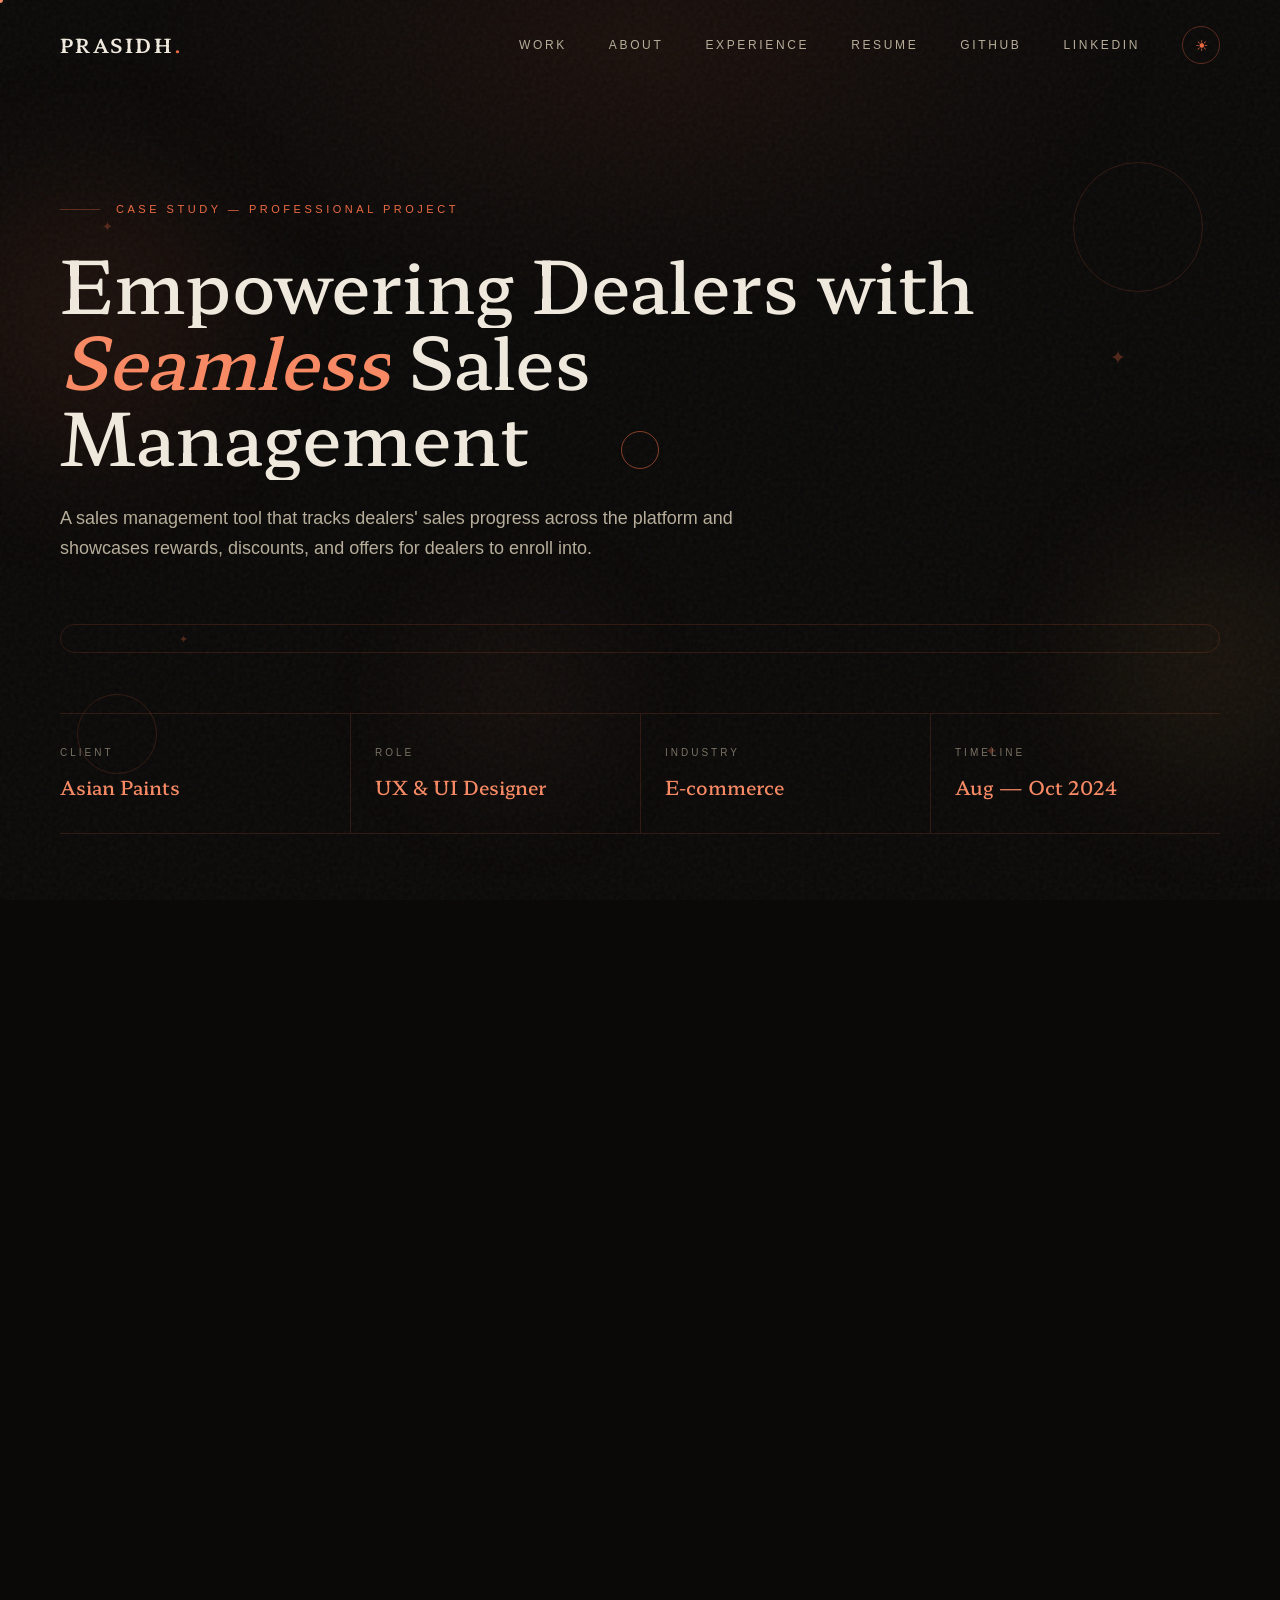
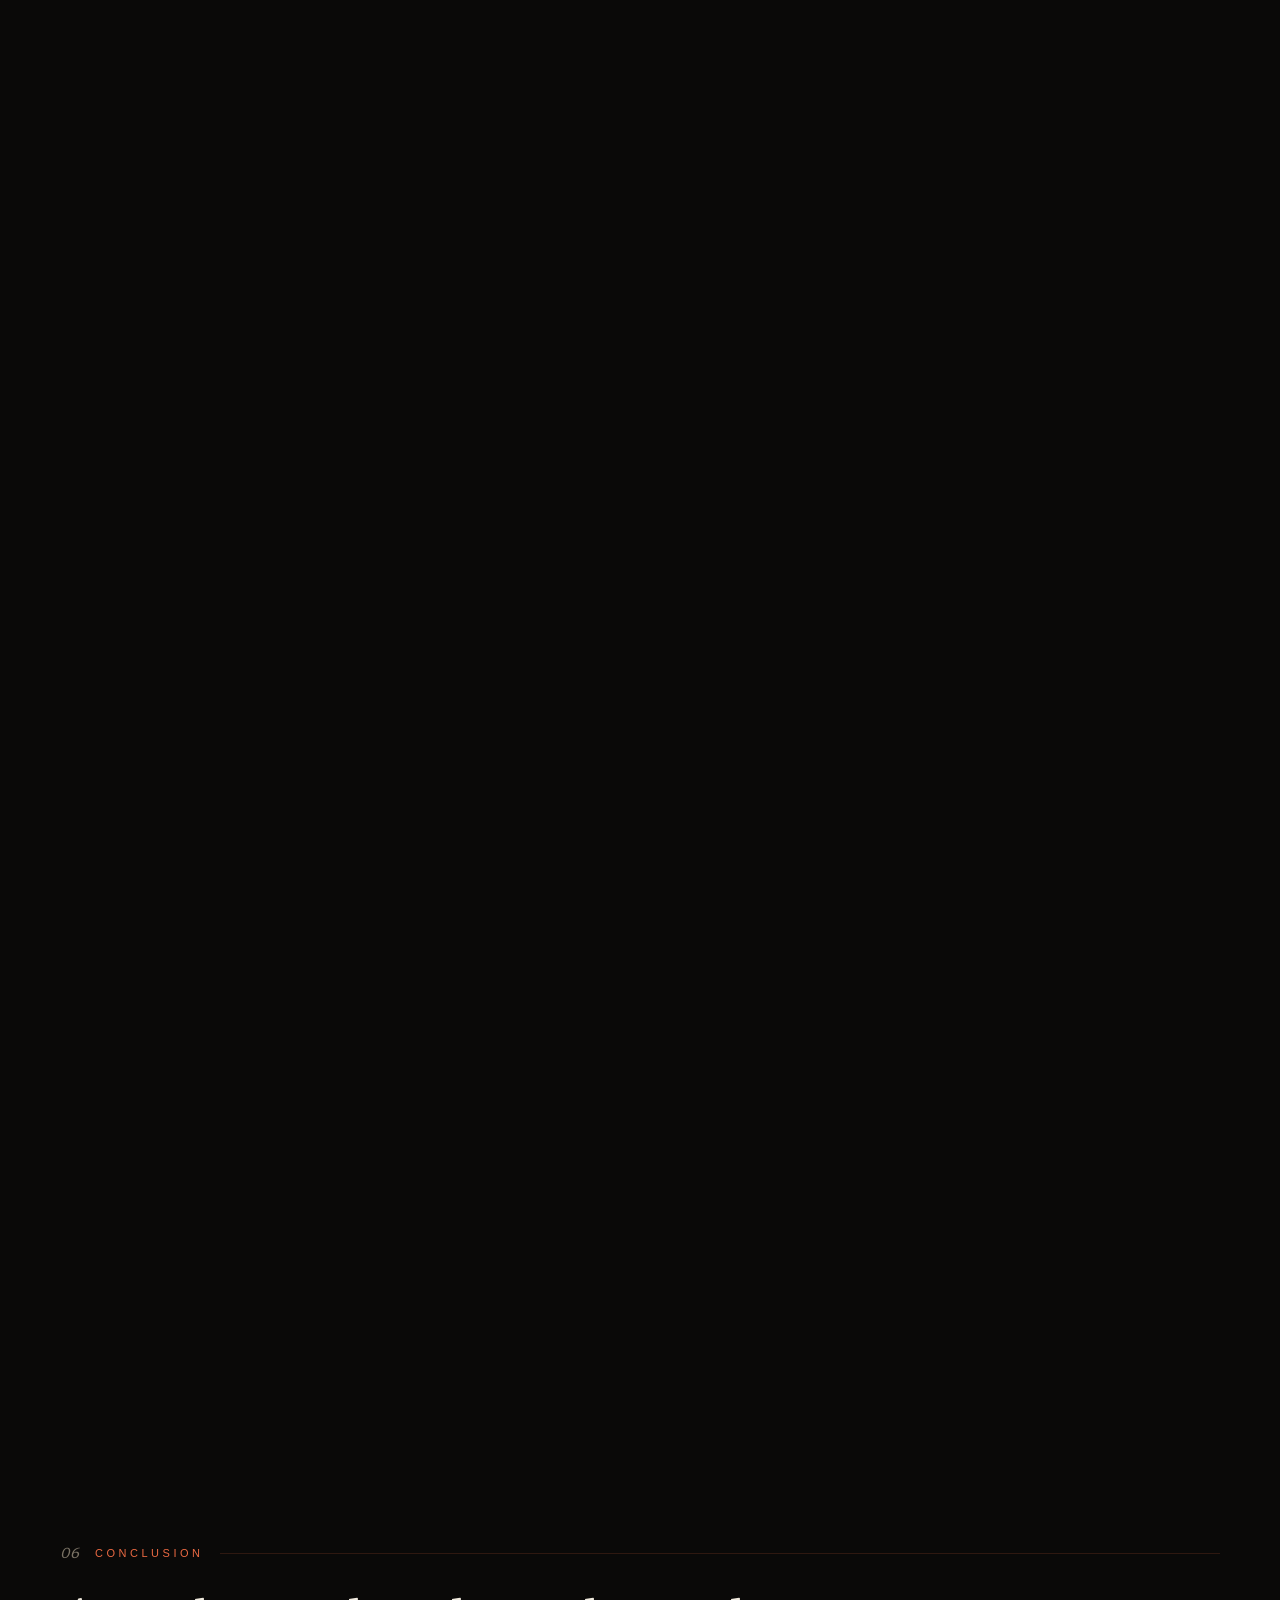
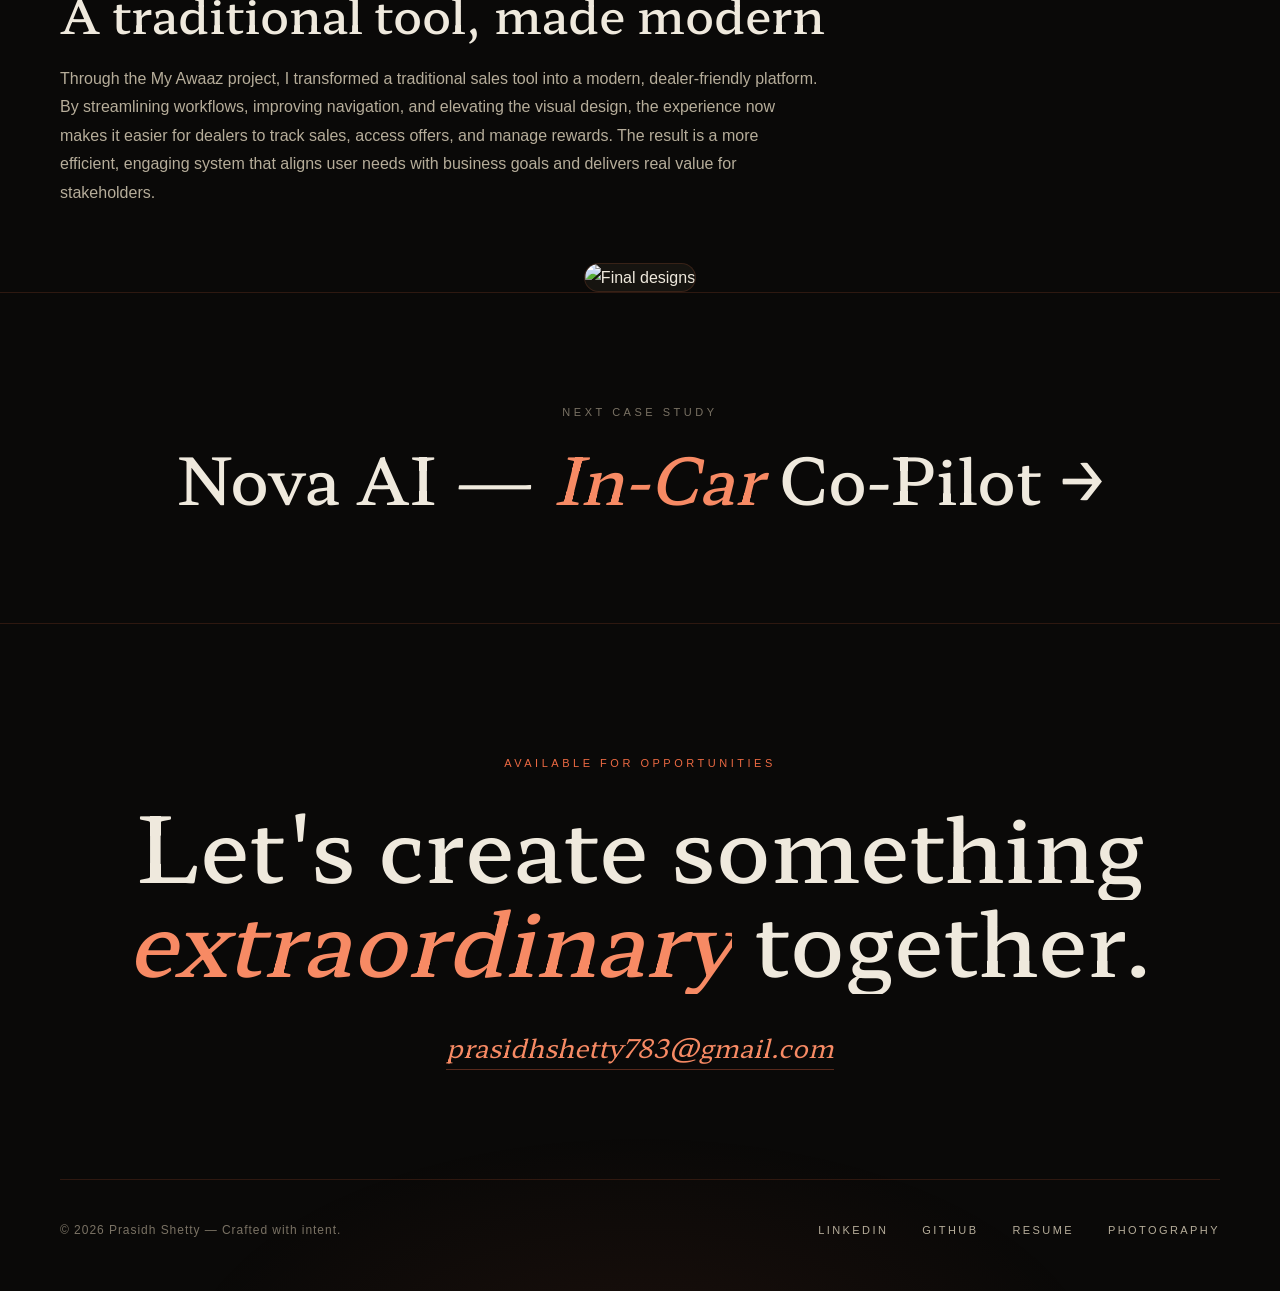
==== dealer-sales.html @ 74303aab "Update portfolio website" ====
<!DOCTYPE html>
<html lang="en">
<head>
  <meta charset="UTF-8" />
  <meta name="viewport" content="width=device-width, initial-scale=1.0" />
  <title>Empowering Dealers with Seamless Sales Management — Prasidh Shetty</title>
  <meta name="description" content="Case study: My Awaaz — a dealer sales management platform for Asian Paints." />
  <link rel="preconnect" href="https://fonts.googleapis.com" />
  <link rel="preconnect" href="https://fonts.gstatic.com" crossorigin />
  <link rel="preconnect" href="https://api.fontshare.com" crossorigin />
  <link href="https://fonts.googleapis.com/css2?family=Hahmlet:wght@400;500;600;700&display=swap" rel="stylesheet" />
  <link href="https://api.fontshare.com/v2/css?f[]=satoshi@400,500,700&display=swap" rel="stylesheet" />
  <script>if(localStorage.getItem("theme")==="light")document.documentElement.setAttribute("data-theme","light")</script>
  <link rel="stylesheet" href="styles.css" />
</head>
<body>

  <header class="nav">
    <div class="container nav-inner">
      <a href="index.html" class="nav-logo">PRASIDH<span>.</span></a>
      <nav class="nav-links">
        <a href="work.html">Work</a>
        <a href="index.html#about">About</a>
        <a href="index.html#experience">Experience</a>
        <a href="Prasidh-Shetty-Resume.pdf" target="_blank" rel="noopener">Resume</a>
        <a href="https://github.com/prasidhshetty783-prog" target="_blank" rel="noopener">GitHub</a>
        <a href="https://www.linkedin.com/in/prasidh-shetty-b4a69518b/" target="_blank" rel="noopener">LinkedIn</a>
        <button class="theme-toggle" aria-label="Toggle light/dark theme" title="Toggle theme"></button>
      </nav>
      <button class="nav-burger" aria-label="Menu"><span></span><span></span><span></span></button>
    </div>
  </header>

  <section class="cs-hero">
    <div class="container">
      <p class="eyebrow reveal">Case Study — Professional Project</p>
      <h1 class="reveal d1">Empowering Dealers with <span class="italic">Seamless</span> Sales Management</h1>
      <p class="lede reveal d2">A sales management tool that tracks dealers' sales progress across the platform and showcases rewards, discounts, and offers for dealers to enroll into.</p>

      <div class="cs-cover reveal d2">
        <img src="https://framerusercontent.com/images/6BotCZbBO2A3JtjzEq1ToHgmNA.png?scale-down-to=2048" alt="My Awaaz platform overview" />
      </div>

      <dl class="cs-meta reveal">
        <div><dt>Client</dt><dd>Asian Paints</dd></div>
        <div><dt>Role</dt><dd>UX & UI Designer</dd></div>
        <div><dt>Industry</dt><dd>E-commerce</dd></div>
        <div><dt>Timeline</dt><dd>Aug — Oct 2024</dd></div>
      </dl>
    </div>
  </section>

  <section class="cs-section">
    <div class="container">
      <p class="cs-label reveal"><span class="n">01</span> Problem Statement</p>
      <h2 class="reveal">Challenges that shaped every decision</h2>
      <p class="body reveal d1">Designing <em>My Awaaz</em> came with unique challenges that shaped every design decision:</p>

      <div class="pillar-grid reveal d1">
        <div class="pillar">
          <span class="pn">i.</span>
          <h4>Data Clarity</h4>
          <p>Presenting complex sales metrics and rewards without overwhelming users required careful information design.</p>
        </div>
        <div class="pillar">
          <span class="pn">ii.</span>
          <h4>Transparency</h4>
          <p>Many users struggled to understand how offers and rewards worked, so clarity and trust became top priorities.</p>
        </div>
        <div class="pillar">
          <span class="pn">iii.</span>
          <h4>Motivation & Engagement</h4>
          <p>Turning raw sales data into something that actually inspired dealers to perform better was a key hurdle.</p>
        </div>
        <div class="pillar">
          <span class="pn">iv.</span>
          <h4>Varying Digital Literacy</h4>
          <p>Dealers had different comfort levels with technology, demanding a simple and intuitive interface.</p>
        </div>
      </div>
    </div>
  </section>

  <section class="cs-section">
    <div class="container">
      <p class="cs-label reveal"><span class="n">02</span> Information Architecture</p>
      <h2 class="reveal">Structuring the portal from the ground up</h2>
      <p class="body reveal d1">Created a high-level information architecture of the portal.</p>
      <figure class="cs-figure reveal d1">
        <img src="https://framerusercontent.com/images/IQAzE0O0ZkcQWbxP9QN1fmqHVQI.png?scale-down-to=2048" alt="Information architecture" loading="lazy" />
        <figcaption>High-level information architecture</figcaption>
      </figure>
    </div>
  </section>

  <section class="cs-section">
    <div class="container">
      <p class="cs-label reveal"><span class="n">03</span> Wireframes</p>
      <h2 class="reveal">Outlining the essential functionality</h2>
      <p class="body reveal d1">Created the wireframes to outline the essential functionality of the app.</p>
      <figure class="cs-figure reveal d1">
        <img src="https://framerusercontent.com/images/nJTirRkweYpCFBtNo2qHlJkwhA.jpg?scale-down-to=2048" alt="Wireframes" loading="lazy" />
        <figcaption>Low-fidelity wireframes</figcaption>
      </figure>
    </div>
  </section>

  <section class="cs-section">
    <div class="container">
      <p class="cs-label reveal"><span class="n">04</span> Design System</p>
      <h2 class="reveal">Consistency across the whole platform</h2>
      <p class="body reveal d1">Set up the design system to maintain consistency across the entire platform.</p>
      <figure class="cs-figure reveal d1">
        <img src="https://framerusercontent.com/images/eKBtS0qs0eZzfKV8MiZJTp5MoBE.png?scale-down-to=2048" alt="Design system" loading="lazy" />
        <figcaption>Foundations — color, type, components</figcaption>
      </figure>
    </div>
  </section>

  <section class="cs-section">
    <div class="container">
      <p class="cs-label reveal"><span class="n">05</span> Enhancements That Truly Matter</p>
      <h2 class="reveal">Design decisions that enhance productivity</h2>

      <div class="feature-grid reveal d1">
        <div class="feature-card">
          <img src="https://framerusercontent.com/images/dD1qia1bX6vAslLmeV6xuPAJeP8.png?scale-down-to=1024" alt="Simplifying Navigation" loading="lazy" />
          <div class="fc-body">
            <h4>Simplifying Navigation</h4>
            <p>Reimagined the navigation structure and organized information to ensure effortless access and usability.</p>
          </div>
        </div>
        <div class="feature-card">
          <img src="https://framerusercontent.com/images/wsca90ZEw2dM60Nrd2wpLynQ.png?scale-down-to=1024" alt="Insights Made Simple" loading="lazy" />
          <div class="fc-body">
            <h4>Insights Made Simple</h4>
            <p>A clean, intuitive, and structured dashboard that surfaces key metrics and tasks instantly.</p>
          </div>
        </div>
        <div class="feature-card">
          <img src="https://framerusercontent.com/images/3Swoxzec2ReofKmzbLkwONOkk.png?scale-down-to=1024" alt="Invoices Made Effortless" loading="lazy" />
          <div class="fc-body">
            <h4>Invoices Made Effortless</h4>
            <p>A neatly structured table that helps users browse, sort, and manage invoices with speed and clarity.</p>
          </div>
        </div>
        <div class="feature-card">
          <img src="https://framerusercontent.com/images/81JkIO8qTvHesDurKQake1md740.png?scale-down-to=1024" alt="Adapting to User Needs" loading="lazy" />
          <div class="fc-body">
            <h4>Adapting to User Needs</h4>
            <p>A flexible design that stays clear and intuitive on both desktop and mobile.</p>
          </div>
        </div>
      </div>
    </div>
  </section>

  <section class="cs-section">
    <div class="container">
      <p class="cs-label reveal"><span class="n">06</span> Conclusion</p>
      <h2 class="reveal">A traditional tool, made modern</h2>
      <p class="body reveal d1">Through the My Awaaz project, I transformed a traditional sales tool into a modern, dealer-friendly platform. By streamlining workflows, improving navigation, and elevating the visual design, the experience now makes it easier for dealers to track sales, access offers, and manage rewards. The result is a more efficient, engaging system that aligns user needs with business goals and delivers real value for stakeholders.</p>
      <figure class="cs-figure reveal d1">
        <img src="https://framerusercontent.com/images/179cajjBhbHIvBldVFtrpYqijE0.png?scale-down-to=2048" alt="Final designs" loading="lazy" />
      </figure>
    </div>
  </section>

  <section class="cs-next">
    <div class="container reveal">
      <p class="lbl">Next Case Study</p>
      <a class="title" href="nova-ai.html">Nova AI — <span class="italic">In-Car</span> Co-Pilot →</a>
    </div>
  </section>

  <footer class="footer">
    <div class="container">
      <div class="footer-cta reveal">
        <p class="eyebrow">Available for opportunities</p>
        <h2>Let's create something<br /><span class="italic">extraordinary</span> together.</h2>
        <a class="email" href="mailto:prasidhshetty783@gmail.com">prasidhshetty783@gmail.com</a>
      </div>
      <div class="footer-bottom">
        <p class="copy">© <span data-year></span> Prasidh Shetty — Crafted with intent.</p>
        <div class="footer-links">
          <a href="https://www.linkedin.com/in/prasidh-shetty-b4a69518b/" target="_blank" rel="noopener">LinkedIn</a>
          <a href="https://github.com/prasidhshetty783-prog" target="_blank" rel="noopener">GitHub</a>
          <a href="Prasidh-Shetty-Resume.pdf" target="_blank" rel="noopener">Resume</a>
          <a href="https://www.instagram.com/shots_by_spicy/" target="_blank" rel="noopener">Photography</a>
        </div>
      </div>
    </div>
  </footer>

  <script src="script.js"></script>
</body>
</html>
---- styles.css ----
/* ============================================================
   PRASIDH SHETTY — PORTFOLIO
   Dark Luxury Design System
   ============================================================ */

:root {
  --bg: #0a0908;
  --bg-soft: #11100d;
  --surface: #161410;
  --line: rgba(236, 106, 67, 0.16);
  --line-strong: rgba(236, 106, 67, 0.34);
  --text: #efe9dd;
  --text-dim: #b6ad9a;
  --text-faint: #7a7264;
  --gold: #ec6a43;
  --gold-bright: #f78a64;
  --glass: rgba(10, 9, 8, 0.85);
  --glass-soft: rgba(10, 9, 8, 0.55);
  --glass-strong: rgba(10, 9, 8, 0.97);
  --grain-opacity: 0.05;
  --serif: "Hahmlet", Georgia, serif;
  --sans: "Satoshi", "Sen", -apple-system, BlinkMacSystemFont, sans-serif;
  --ease: cubic-bezier(0.22, 1, 0.36, 1);
}

/* ---------- Light theme ---------- */
[data-theme="light"] {
  --bg: #efe6d4;
  --bg-soft: #e7dcc6;
  --surface: #ded2b7;
  --line: rgba(189, 72, 36, 0.2);
  --line-strong: rgba(189, 72, 36, 0.42);
  --text: #241b10;
  --text-dim: #574d3c;
  --text-faint: #8a7e64;
  --gold: #bd4824;
  --gold-bright: #9c3a18;
  --glass: rgba(239, 230, 212, 0.85);
  --glass-soft: rgba(239, 230, 212, 0.6);
  --glass-strong: rgba(239, 230, 212, 0.97);
  --grain-opacity: 0.05;
}

* { margin: 0; padding: 0; box-sizing: border-box; }

html { scroll-behavior: smooth; }

body {
  background: var(--bg);
  color: var(--text);
  font-family: var(--sans);
  font-size: 16px;
  line-height: 1.7;
  -webkit-font-smoothing: antialiased;
  overflow-x: hidden;
}

/* Grain + ambient glow */
body::before {
  content: "";
  position: fixed;
  inset: 0;
  z-index: 0; /* behind content — keeps texture off videos & product UI */
  pointer-events: none;
  opacity: var(--grain-opacity);
  background-image: url("data:image/svg+xml,%3Csvg viewBox='0 0 256 256' xmlns='http://www.w3.org/2000/svg'%3E%3Cfilter id='n'%3E%3CfeTurbulence type='fractalNoise' baseFrequency='0.85' numOctaves='3' stitchTiles='stitch'/%3E%3C/filter%3E%3Crect width='100%25' height='100%25' filter='url(%23n)'/%3E%3C/svg%3E");
}
body::after {
  content: "";
  position: fixed;
  top: -30vh;
  left: 50%;
  transform: translateX(-50%);
  width: 90vw;
  height: 70vh;
  z-index: 0;
  pointer-events: none;
  background: radial-gradient(ellipse at center, rgba(236, 106, 67, 0.07), transparent 65%);
}

::selection { background: var(--gold); color: var(--bg); }

body { transition: background 0.4s, color 0.4s; }

img { max-width: 100%; display: block; }
a { color: inherit; text-decoration: none; }

.container { max-width: 1240px; margin: 0 auto; padding: 0 40px; position: relative; z-index: 1; }

/* ---------- Typography ---------- */
.display {
  font-family: var(--serif);
  font-weight: 500;
  line-height: 1.05;
  letter-spacing: -0.01em;
}
.italic { font-style: italic; color: var(--gold-bright); }

.eyebrow {
  font-family: var(--sans);
  font-size: 11px;
  font-weight: 500;
  letter-spacing: 0.32em;
  text-transform: uppercase;
  color: var(--gold);
  display: flex;
  align-items: center;
  gap: 16px;
}
.eyebrow::before {
  content: "";
  width: 40px;
  height: 1px;
  background: var(--line-strong);
}

.section-title {
  font-family: var(--serif);
  font-size: clamp(36px, 5vw, 60px);
  font-weight: 500;
  line-height: 1.1;
  margin: 20px 0 16px;
}
.section-sub {
  color: var(--text-dim);
  max-width: 560px;
  font-size: 16px;
  font-weight: 300;
}

/* ---------- Navigation ---------- */
.nav {
  position: fixed;
  top: 0;
  left: 0;
  right: 0;
  z-index: 100;
  padding: 26px 0;
  transition: all 0.5s var(--ease);
}
.nav.scrolled {
  padding: 14px 0;
  background: var(--glass);
  backdrop-filter: blur(18px);
  -webkit-backdrop-filter: blur(18px);
  border-bottom: 1px solid var(--line);
}
.nav-inner {
  display: flex;
  align-items: center;
  justify-content: space-between;
}
.nav-logo {
  font-family: var(--serif);
  font-size: 19px;
  letter-spacing: 0.12em;
  font-weight: 600;
  color: var(--text);
}
.nav-logo span { color: var(--gold); }
.nav-links {
  display: flex;
  gap: 42px;
  align-items: center;
}
.nav-links a {
  font-size: 12px;
  letter-spacing: 0.22em;
  text-transform: uppercase;
  color: var(--text-dim);
  position: relative;
  transition: color 0.3s;
  padding: 4px 0;
}
.nav-links a::after {
  content: "";
  position: absolute;
  left: 0;
  bottom: 0;
  width: 0;
  height: 1px;
  background: var(--gold);
  transition: width 0.4s var(--ease);
}
.nav-links a:hover { color: var(--text); }
.nav-links a:hover::after { width: 100%; }
.nav-cta {
  border: 1px solid var(--line-strong);
  padding: 10px 24px !important;
  border-radius: 100px;
  color: var(--gold) !important;
}
.nav-cta:hover { background: var(--gold); color: var(--bg) !important; }

.theme-toggle {
  width: 38px;
  height: 38px;
  border-radius: 50%;
  border: 1px solid var(--line-strong);
  background: transparent;
  color: var(--gold);
  font-size: 15px;
  line-height: 1;
  display: inline-flex;
  align-items: center;
  justify-content: center;
  cursor: pointer;
  transition: all 0.35s var(--ease);
  padding: 0;
}
.theme-toggle:hover {
  border-color: var(--gold);
  background: var(--gold);
  color: var(--bg);
  transform: rotate(20deg);
}
.nav-cta::after { display: none; }

.nav-burger {
  display: none;
  flex-direction: column;
  gap: 6px;
  background: none;
  border: none;
  cursor: pointer;
  padding: 6px;
}
.nav-burger span {
  width: 26px;
  height: 1px;
  background: var(--text);
  transition: 0.3s;
}

/* ---------- Hero (home) ---------- */
.hero {
  min-height: 100vh;
  display: flex;
  align-items: center;
  padding: 160px 0 100px;
  position: relative;
}
.hero-grid {
  display: grid;
  grid-template-columns: 1.25fr 0.75fr;
  gap: 80px;
  align-items: center;
  width: 100%;
}
.hero-kicker {
  font-size: 12px;
  letter-spacing: 0.35em;
  text-transform: uppercase;
  color: var(--gold);
  margin-bottom: 28px;
  display: flex;
  align-items: center;
  gap: 14px;
}
.hero-kicker::before {
  content: "";
  width: 48px;
  height: 1px;
  background: var(--gold);
  opacity: 0.5;
}
.hero h1 {
  font-family: var(--serif);
  font-size: clamp(56px, 8.5vw, 118px);
  font-weight: 500;
  line-height: 0.98;
  letter-spacing: -0.015em;
  margin-bottom: 36px;
}
.hero h1 .italic { display: block; font-weight: 400; }
.hero-desc {
  color: var(--text-dim);
  font-size: 17px;
  font-weight: 300;
  max-width: 520px;
  margin-bottom: 48px;
}
.hero-actions { display: flex; gap: 24px; align-items: center; flex-wrap: wrap; }

.btn {
  display: inline-flex;
  align-items: center;
  gap: 12px;
  font-size: 12px;
  letter-spacing: 0.22em;
  text-transform: uppercase;
  padding: 16px 36px;
  border-radius: 100px;
  border: 1px solid var(--gold);
  color: var(--gold);
  transition: all 0.4s var(--ease);
  cursor: pointer;
  background: transparent;
}
.btn:hover { background: var(--gold); color: var(--bg); transform: translateY(-2px); }
.btn.solid { background: var(--gold); color: var(--bg); }
.btn.solid:hover { background: var(--gold-bright); border-color: var(--gold-bright); }
.btn.ghost { border-color: var(--line-strong); color: var(--text-dim); }
.btn.ghost:hover { border-color: var(--gold); color: var(--gold); background: transparent; }

.hero-portrait {
  position: relative;
  justify-self: end;
  width: 100%;
  max-width: 420px;
}
.hero-portrait .frame {
  position: relative;
  border-radius: 50%;
  border: 1px solid var(--line-strong);
  padding: 16px;
  background: var(--bg-soft);
}
.hero-portrait .frame::before {
  content: "";
  position: absolute;
  inset: -14px;
  border: 1px dashed var(--line-strong);
  border-radius: 50%;
  animation: frameSpin 40s linear infinite;
}
@keyframes frameSpin {
  from { transform: rotate(0deg); }
  to { transform: rotate(360deg); }
}
.hero-portrait .frame-inner {
  border-radius: 50%;
  overflow: hidden;
}
.hero-portrait img {
  width: 100%;
  aspect-ratio: 1 / 1;
  object-fit: cover;
  filter: saturate(0.85) contrast(1.05);
  transition: transform 1.2s var(--ease);
}
.hero-portrait:hover img { transform: scale(1.04); }
.hero-badge {
  position: absolute;
  bottom: 28px;
  left: -40px;
  background: var(--glass);
  backdrop-filter: blur(12px);
  border: 1px solid var(--line-strong);
  border-radius: 12px;
  padding: 14px 22px;
  font-size: 12px;
  letter-spacing: 0.1em;
  color: var(--text-dim);
}
.hero-badge strong {
  display: block;
  font-family: var(--serif);
  font-size: 18px;
  color: var(--gold-bright);
  font-weight: 500;
  letter-spacing: 0.02em;
}

.hero-scroll {
  position: absolute;
  bottom: 36px;
  left: 50%;
  transform: translateX(-50%);
  font-size: 10px;
  letter-spacing: 0.4em;
  text-transform: uppercase;
  color: var(--text-faint);
  display: flex;
  flex-direction: column;
  align-items: center;
  gap: 12px;
}
.hero-scroll::after {
  content: "";
  width: 1px;
  height: 48px;
  background: linear-gradient(to bottom, var(--gold), transparent);
  animation: scrollPulse 2.2s infinite;
}
@keyframes scrollPulse {
  0% { transform: scaleY(0); transform-origin: top; }
  50% { transform: scaleY(1); transform-origin: top; }
  51% { transform-origin: bottom; }
  100% { transform: scaleY(0); transform-origin: bottom; }
}

/* ---------- Sections ---------- */
.section { padding: 130px 0; position: relative; }
.section.tight { padding: 90px 0; }
.section-head { margin-bottom: 70px; }
.section-head.split {
  display: flex;
  justify-content: space-between;
  align-items: flex-end;
  gap: 40px;
  flex-wrap: wrap;
}

.divider {
  height: 1px;
  background: linear-gradient(to right, transparent, var(--line-strong), transparent);
  border: 0;
}

/* ---------- Project cards ---------- */
.work-list { display: flex; flex-direction: column; gap: 110px; }

.project {
  display: grid;
  grid-template-columns: 1fr 1fr;
  gap: 70px;
  align-items: center;
}
.project:nth-child(even) .project-media { order: 2; }

.project-media {
  position: relative;
  border-radius: 18px;
  overflow: hidden;
  border: 1px solid var(--line);
  background: var(--surface);
  aspect-ratio: 4 / 3;
}
.project-media img {
  width: 100%;
  height: 100%;
  object-fit: cover;
  transition: transform 1.1s var(--ease), filter 1.1s var(--ease);
  filter: saturate(0.9);
}
.project:hover .project-media img { transform: scale(1.05); filter: saturate(1); }
.project-media .num {
  position: absolute;
  top: 20px;
  left: 24px;
  font-family: var(--serif);
  font-style: italic;
  font-size: 15px;
  color: var(--text);
  background: var(--glass-soft);
  backdrop-filter: blur(8px);
  padding: 6px 16px;
  border-radius: 100px;
  border: 1px solid rgba(255, 255, 255, 0.08);
}

.project-info .tag {
  display: inline-block;
  font-size: 10px;
  letter-spacing: 0.3em;
  text-transform: uppercase;
  color: var(--gold);
  border: 1px solid var(--line-strong);
  padding: 7px 18px;
  border-radius: 100px;
  margin-bottom: 24px;
}
.project-info h3 {
  font-family: var(--serif);
  font-size: clamp(28px, 3vw, 40px);
  font-weight: 500;
  line-height: 1.15;
  margin-bottom: 18px;
  transition: color 0.3s;
}
.project:hover .project-info h3 { color: var(--gold-bright); }
.project-info p {
  color: var(--text-dim);
  font-weight: 300;
  margin-bottom: 30px;
  max-width: 460px;
}
.project-link {
  font-size: 12px;
  letter-spacing: 0.24em;
  text-transform: uppercase;
  color: var(--text);
  display: inline-flex;
  align-items: center;
  gap: 14px;
}
.project-link .arrow {
  display: inline-flex;
  width: 42px;
  height: 42px;
  border: 1px solid var(--line-strong);
  border-radius: 50%;
  align-items: center;
  justify-content: center;
  transition: all 0.4s var(--ease);
  font-size: 15px;
}
.project:hover .project-link .arrow,
.project-link:hover .arrow {
  background: var(--gold);
  border-color: var(--gold);
  color: var(--bg);
  transform: translateX(6px);
}
.project-link.soon { color: var(--text-faint); cursor: default; }
.project-link.soon .arrow { border-style: dashed; }

.center-cta { text-align: center; margin-top: 100px; }

/* ---------- Marquee ---------- */
.marquee-wrap {
  border-top: 1px solid var(--line);
  border-bottom: 1px solid var(--line);
  padding: 34px 0;
  overflow: hidden;
  white-space: nowrap;
  position: relative;
  z-index: 1;
}
.marquee {
  display: inline-block;
  animation: marquee 38s linear infinite;
}
.marquee span {
  font-family: var(--serif);
  font-size: clamp(26px, 3.2vw, 42px);
  font-weight: 400;
  color: var(--text);
  margin-right: 28px;
}
.marquee .dot { color: var(--gold); font-style: italic; }
.marquee em { font-style: italic; color: var(--gold-bright); }
@keyframes marquee {
  from { transform: translateX(0); }
  to { transform: translateX(-50%); }
}

/* ---------- About statement ---------- */
.statement {
  font-family: var(--serif);
  font-size: clamp(26px, 3.4vw, 44px);
  font-weight: 400;
  line-height: 1.45;
  max-width: 980px;
  color: var(--text-dim);
}
.statement strong {
  color: var(--text);
  font-weight: 500;
}
.statement .italic { font-weight: 400; }

/* ---------- Skills ---------- */
.skills-grid {
  display: grid;
  grid-template-columns: repeat(3, 1fr);
  gap: 1px;
  background: var(--line);
  border: 1px solid var(--line);
  border-radius: 18px;
  overflow: hidden;
}
.skill-cell {
  background: var(--bg);
  padding: 44px 36px;
  transition: background 0.5s;
}
.skill-cell:hover { background: var(--bg-soft); }
.skill-cell h4 {
  font-family: var(--serif);
  font-size: 22px;
  font-weight: 500;
  margin-bottom: 8px;
  color: var(--gold-bright);
}
.skill-cell .cat {
  font-size: 10px;
  letter-spacing: 0.3em;
  text-transform: uppercase;
  color: var(--text-faint);
  margin-bottom: 18px;
  display: block;
}
.skill-cell p { color: var(--text-dim); font-size: 14px; font-weight: 300; }

.chips { display: flex; flex-wrap: wrap; gap: 12px; margin-top: 50px; }
.chip {
  font-size: 12px;
  letter-spacing: 0.14em;
  text-transform: uppercase;
  color: var(--text-dim);
  border: 1px solid var(--line);
  border-radius: 100px;
  padding: 11px 24px;
  transition: all 0.35s;
}
.chip:hover {
  border-color: var(--gold);
  color: var(--gold-bright);
  transform: translateY(-2px);
}

/* ---------- Experience ---------- */
.exp-list { border-top: 1px solid var(--line); }
.exp-row {
  display: grid;
  grid-template-columns: 100px 1fr auto;
  gap: 40px;
  align-items: center;
  padding: 44px 10px;
  border-bottom: 1px solid var(--line);
  transition: background 0.4s, padding 0.4s var(--ease);
}
.exp-row:hover { background: var(--bg-soft); padding-left: 26px; }
.exp-row .idx {
  font-family: var(--serif);
  font-style: italic;
  font-size: 20px;
  color: var(--text-faint);
}
.exp-row h4 {
  font-family: var(--serif);
  font-size: clamp(22px, 2.4vw, 30px);
  font-weight: 500;
}
.exp-row .org { color: var(--gold); font-size: 14px; letter-spacing: 0.08em; margin-top: 4px; }
.exp-row .when {
  font-size: 12px;
  letter-spacing: 0.2em;
  text-transform: uppercase;
  color: var(--text-dim);
  white-space: nowrap;
}

/* ---------- Photography ---------- */
.photo-grid {
  display: grid;
  grid-template-columns: repeat(4, 1fr);
  grid-auto-rows: 230px;
  gap: 14px;
}
.photo-grid .ph {
  border-radius: 14px;
  overflow: hidden;
  border: 1px solid var(--line);
  position: relative;
}
.photo-grid .ph img {
  width: 100%;
  height: 100%;
  object-fit: cover;
  filter: saturate(0.9);
  transition: transform 1s var(--ease), filter 1s;
}
.photo-grid .ph:hover img { transform: scale(1.06); filter: saturate(1.1); }
.photo-grid .ph.tall { grid-row: span 2; }
.photo-grid .ph.wide { grid-column: span 2; }

/* ---------- Footer / Contact ---------- */
.footer {
  padding: 130px 0 50px;
  border-top: 1px solid var(--line);
  position: relative;
  overflow: hidden;
}
.footer::before {
  content: "";
  position: absolute;
  bottom: -40vh;
  left: 50%;
  transform: translateX(-50%);
  width: 80vw;
  height: 60vh;
  background: radial-gradient(ellipse at center, rgba(236, 106, 67, 0.08), transparent 65%);
  pointer-events: none;
}
.footer-cta { text-align: center; margin-bottom: 110px; position: relative; z-index: 1; }
.footer-cta .eyebrow { justify-content: center; }
.footer-cta .eyebrow::before { display: none; }
.footer-cta h2 {
  font-family: var(--serif);
  font-size: clamp(44px, 7vw, 92px);
  font-weight: 500;
  line-height: 1.05;
  margin: 24px 0 40px;
}
.footer-cta .email {
  font-family: var(--serif);
  font-style: italic;
  font-size: clamp(18px, 2.4vw, 26px);
  color: var(--gold-bright);
  border-bottom: 1px solid var(--line-strong);
  padding-bottom: 4px;
  transition: all 0.3s;
}
.footer-cta .email:hover { color: var(--gold); border-color: var(--gold); }

.footer-bottom {
  display: flex;
  justify-content: space-between;
  align-items: center;
  gap: 30px;
  flex-wrap: wrap;
  padding-top: 40px;
  border-top: 1px solid var(--line);
  position: relative;
  z-index: 1;
}
.footer-bottom .copy { font-size: 12px; color: var(--text-faint); letter-spacing: 0.08em; }
.footer-links { display: flex; gap: 34px; }
.footer-links a {
  font-size: 11px;
  letter-spacing: 0.22em;
  text-transform: uppercase;
  color: var(--text-dim);
  transition: color 0.3s;
}
.footer-links a:hover { color: var(--gold); }

/* ============================================================
   CASE STUDY PAGES
   ============================================================ */

.cs-hero { padding: 200px 0 70px; }
.cs-hero .eyebrow { margin-bottom: 26px; }
.cs-hero h1 {
  font-family: var(--serif);
  font-size: clamp(40px, 5.6vw, 76px);
  font-weight: 500;
  line-height: 1.06;
  max-width: 1000px;
  margin-bottom: 30px;
}
.cs-hero .lede {
  color: var(--text-dim);
  font-size: 18px;
  font-weight: 300;
  max-width: 760px;
}

.cs-cover {
  border-radius: 20px;
  overflow: hidden;
  border: 1px solid var(--line);
  margin: 60px 0;
}
.cs-cover img { width: 100%; }

.cs-meta {
  display: grid;
  grid-template-columns: repeat(4, 1fr);
  border-top: 1px solid var(--line);
  border-bottom: 1px solid var(--line);
}
.cs-meta > div { padding: 30px 24px; border-left: 1px solid var(--line); }
.cs-meta > div:first-child { border-left: 0; padding-left: 0; }
.cs-meta dt {
  font-size: 10px;
  letter-spacing: 0.3em;
  text-transform: uppercase;
  color: var(--text-faint);
  margin-bottom: 10px;
}
.cs-meta dd {
  font-family: var(--serif);
  font-size: 19px;
  color: var(--gold-bright);
  font-weight: 500;
}

.cs-section { padding: 100px 0 0; }
.cs-section:last-of-type { padding-bottom: 110px; }

.cs-label {
  font-size: 11px;
  letter-spacing: 0.32em;
  text-transform: uppercase;
  color: var(--gold);
  display: flex;
  align-items: center;
  gap: 16px;
  margin-bottom: 22px;
}
.cs-label::after { content: ""; height: 1px; flex: 1; background: var(--line); }
.cs-label .n { font-family: var(--serif); font-style: italic; color: var(--text-faint); font-size: 14px; letter-spacing: 0; }

.cs-section h2 {
  font-family: var(--serif);
  font-size: clamp(30px, 4vw, 48px);
  font-weight: 500;
  line-height: 1.12;
  margin-bottom: 24px;
  max-width: 820px;
}
.cs-section .body {
  color: var(--text-dim);
  font-weight: 300;
  font-size: 16.5px;
  max-width: 780px;
}
.cs-section .body + .body { margin-top: 18px; }

.pillar-grid {
  display: grid;
  grid-template-columns: repeat(auto-fit, minmax(240px, 1fr));
  gap: 1px;
  background: var(--line);
  border: 1px solid var(--line);
  border-radius: 16px;
  overflow: hidden;
  margin-top: 56px;
}
.pillar {
  background: var(--bg);
  padding: 38px 32px;
  transition: background 0.4s;
}
.pillar:hover { background: var(--bg-soft); }
.pillar .pn {
  font-family: var(--serif);
  font-style: italic;
  color: var(--gold);
  font-size: 15px;
  display: block;
  margin-bottom: 16px;
}
.pillar h4 {
  font-family: var(--serif);
  font-size: 21px;
  font-weight: 500;
  margin-bottom: 12px;
}
.pillar p { color: var(--text-dim); font-size: 14px; font-weight: 300; }

.cs-figure {
  margin-top: 56px;
  text-align: center;
}
.cs-figure img {
  display: inline-block;
  width: auto;
  max-width: 100%;
  max-height: 82vh;
  border-radius: 16px;
  border: 1px solid var(--line);
  background: var(--surface);
  vertical-align: top;
}
.cs-figure figcaption {
  margin-top: 16px;
  font-size: 12px;
  letter-spacing: 0.16em;
  text-transform: uppercase;
  color: var(--text-faint);
}

.persona {
  display: grid;
  grid-template-columns: 280px 1fr;
  gap: 50px;
  border: 1px solid var(--line);
  border-radius: 18px;
  padding: 46px;
  margin-top: 56px;
  background: var(--bg-soft);
}
.persona .avatar {
  border-radius: 14px;
  overflow: hidden;
  border: 1px solid var(--line-strong);
  align-self: start;
}
.persona .avatar img { width: 100%; aspect-ratio: 1; object-fit: cover; }
.persona h4 { font-family: var(--serif); font-size: 28px; font-weight: 500; margin-bottom: 4px; }
.persona .meta {
  font-size: 12px;
  letter-spacing: 0.18em;
  text-transform: uppercase;
  color: var(--gold);
  margin-bottom: 18px;
}
.persona .bio { color: var(--text-dim); font-weight: 300; font-size: 15px; margin-bottom: 28px; }
.persona-cols { display: grid; grid-template-columns: 1fr 1fr; gap: 36px; }
.persona-cols h5 {
  font-size: 11px;
  letter-spacing: 0.26em;
  text-transform: uppercase;
  color: var(--gold-bright);
  margin-bottom: 14px;
}
.persona-cols ul { list-style: none; }
.persona-cols li {
  color: var(--text-dim);
  font-size: 14px;
  font-weight: 300;
  padding: 7px 0 7px 22px;
  position: relative;
}
.persona-cols li::before {
  content: "—";
  position: absolute;
  left: 0;
  color: var(--gold);
}

.feature-grid {
  display: grid;
  grid-template-columns: 1fr 1fr;
  gap: 40px;
  margin-top: 56px;
}
.feature-card {
  border: 1px solid var(--line);
  border-radius: 18px;
  overflow: hidden;
  background: var(--surface);
  transition: border-color 0.4s, transform 0.5s var(--ease);
}
.feature-card:hover { border-color: var(--line-strong); transform: translateY(-6px); }
.feature-card img { width: 100%; aspect-ratio: 1; object-fit: cover; }
.feature-card .fc-body { padding: 30px 32px 36px; }
.feature-card h4 {
  font-family: var(--serif);
  font-size: 23px;
  font-weight: 500;
  margin-bottom: 10px;
}
.feature-card p { color: var(--text-dim); font-size: 14.5px; font-weight: 300; }
.feature-grid.cols-3 { grid-template-columns: repeat(3, 1fr); }
.feature-grid.cols-3 .feature-card img { aspect-ratio: 0.7; }

.stat-row {
  display: grid;
  grid-template-columns: repeat(3, 1fr);
  gap: 1px;
  background: var(--line);
  border: 1px solid var(--line);
  border-radius: 16px;
  overflow: hidden;
  margin-top: 46px;
}
.stat {
  background: var(--bg);
  padding: 40px 30px;
  text-align: center;
}
.stat .num {
  font-family: var(--serif);
  font-size: clamp(40px, 4.5vw, 58px);
  color: var(--gold-bright);
  font-weight: 500;
  line-height: 1;
}
.stat .lbl {
  font-size: 11px;
  letter-spacing: 0.26em;
  text-transform: uppercase;
  color: var(--text-faint);
  margin-top: 14px;
}

.insight-list { margin-top: 56px; border-top: 1px solid var(--line); }
.insight {
  display: grid;
  grid-template-columns: 80px 280px 1fr;
  gap: 36px;
  padding: 36px 8px;
  border-bottom: 1px solid var(--line);
  align-items: baseline;
  transition: background 0.4s;
}
.insight:hover { background: var(--bg-soft); }
.insight .no {
  font-family: var(--serif);
  font-style: italic;
  font-size: 22px;
  color: var(--gold);
}
.insight h4 { font-family: var(--serif); font-size: 21px; font-weight: 500; line-height: 1.3; }
.insight p { color: var(--text-dim); font-size: 14.5px; font-weight: 300; }

.quote-block {
  margin: 80px auto 0;
  max-width: 880px;
  text-align: center;
}
.quote-block blockquote {
  font-family: var(--serif);
  font-style: italic;
  font-size: clamp(24px, 3vw, 36px);
  line-height: 1.45;
  color: var(--text);
  font-weight: 400;
}
.quote-block cite {
  display: block;
  margin-top: 26px;
  font-style: normal;
  font-size: 12px;
  letter-spacing: 0.28em;
  text-transform: uppercase;
  color: var(--gold);
}

.cs-video {
  border-radius: 18px;
  overflow: hidden;
  border: 1px solid var(--line);
  margin-top: 56px;
  background: #000;
}
.cs-video video { width: 100%; display: block; }

.cs-next {
  border-top: 1px solid var(--line);
  padding: 110px 0;
  text-align: center;
}
.cs-next .lbl {
  font-size: 11px;
  letter-spacing: 0.32em;
  text-transform: uppercase;
  color: var(--text-faint);
  margin-bottom: 20px;
}
.cs-next a.title {
  font-family: var(--serif);
  font-size: clamp(34px, 5vw, 64px);
  font-weight: 500;
  line-height: 1.1;
  transition: color 0.35s;
  display: inline-block;
}
.cs-next a.title:hover { color: var(--gold-bright); }

/* ---------- Page hero (work page) ---------- */
.page-hero { padding: 210px 0 80px; }
.page-hero h1 {
  font-family: var(--serif);
  font-size: clamp(52px, 8vw, 110px);
  font-weight: 500;
  line-height: 1;
  margin-top: 24px;
}
.page-hero p { margin-top: 26px; }

/* ---------- Reveal animations ---------- */
.reveal {
  opacity: 0;
  transform: translateY(36px);
  transition: opacity 1s var(--ease), transform 1s var(--ease);
}
.reveal.visible { opacity: 1; transform: translateY(0); }
.reveal.d1 { transition-delay: 0.12s; }
.reveal.d2 { transition-delay: 0.24s; }
.reveal.d3 { transition-delay: 0.36s; }

/* ---------- Responsive ---------- */
@media (max-width: 1024px) {
  .hero-grid { grid-template-columns: 1fr; gap: 60px; }
  .hero-portrait { justify-self: start; max-width: 360px; }
  .hero-badge { left: auto; right: -20px; }
  .project { grid-template-columns: 1fr; gap: 36px; }
  .project:nth-child(even) .project-media { order: 0; }
  .skills-grid { grid-template-columns: 1fr 1fr; }
  .photo-grid { grid-template-columns: repeat(2, 1fr); }
  .cs-meta { grid-template-columns: 1fr 1fr; }
  .cs-meta > div { border-left: 0; padding-left: 0; }
  .persona { grid-template-columns: 1fr; gap: 36px; }
  .persona .avatar { max-width: 240px; }
  .feature-grid, .feature-grid.cols-3 { grid-template-columns: 1fr 1fr; }
  .insight { grid-template-columns: 60px 1fr; }
  .insight p { grid-column: 2; }
}

/* ============================================================
   INTERACTIONS — parallax, ambient motion, micro-interactions
   ============================================================ */

/* Scroll progress bar */
.scroll-progress {
  position: fixed;
  top: 0;
  left: 0;
  height: 2px;
  width: 0;
  background: linear-gradient(to right, var(--gold), var(--gold-bright));
  z-index: 300;
  pointer-events: none;
  box-shadow: 0 0 12px rgba(236, 106, 67, 0.5);
}

/* Ambient floating background elements */
.ambient {
  position: fixed;
  inset: 0;
  z-index: 0;
  pointer-events: none;
  overflow: hidden;
}
.ambient > span { position: absolute; transform: translateY(var(--py, 0)); }
.orb {
  border-radius: 50%;
  filter: blur(70px);
  opacity: 0.13;
}
.orb.o1 {
  width: 420px; height: 420px;
  top: 12%; left: -120px;
  background: radial-gradient(circle, #ec6a43, transparent 70%);
  animation: drift1 26s ease-in-out infinite alternate;
}
.orb.o2 {
  width: 340px; height: 340px;
  top: 55%; right: -100px;
  background: radial-gradient(circle, #e8a154, transparent 70%);
  animation: drift2 32s ease-in-out infinite alternate;
}
.orb.o3 {
  width: 260px; height: 260px;
  bottom: 8%; left: 30%;
  background: radial-gradient(circle, #f78a64, transparent 70%);
  opacity: 0.1;
  animation: drift1 38s ease-in-out infinite alternate-reverse;
}
@keyframes drift1 {
  from { translate: 0 0; }
  to { translate: 70px -50px; }
}
@keyframes drift2 {
  from { translate: 0 0; }
  to { translate: -60px 60px; }
}

.spark {
  font-size: 16px;
  color: var(--gold);
  opacity: 0.3;
  animation: sparkSpin 14s linear infinite, sparkFloat 9s ease-in-out infinite alternate;
}
.spark.s1 { top: 24%; left: 8%; font-size: 13px; }
.spark.s2 { top: 38%; right: 12%; font-size: 19px; animation-duration: 18s, 11s; }
.spark.s3 { top: 70%; left: 14%; font-size: 11px; animation-duration: 11s, 8s; }
.spark.s4 { top: 82%; right: 22%; font-size: 15px; animation-duration: 16s, 13s; }
@keyframes sparkSpin {
  from { rotate: 0deg; }
  to { rotate: 360deg; }
}
@keyframes sparkFloat {
  from { translate: 0 0; opacity: 0.16; }
  50% { opacity: 0.4; }
  to { translate: 0 -34px; opacity: 0.16; }
}

.ring-deco {
  border: 1px solid var(--line-strong);
  border-radius: 50%;
  opacity: 0.5;
  animation: ringPulse 10s ease-in-out infinite alternate;
}
.ring-deco.r1 { width: 130px; height: 130px; top: 18%; right: 6%; }
.ring-deco.r2 { width: 80px; height: 80px; bottom: 14%; left: 6%; animation-delay: -4s; }
@keyframes ringPulse {
  from { scale: 0.85; opacity: 0.22; }
  to { scale: 1.1; opacity: 0.55; }
}

/* Parallax images — slide within their frame */
.parallax-img {
  transition: none !important;
  will-change: transform;
}
.hero-portrait .frame-inner,
.cs-cover { overflow: hidden; }

/* 3D tilt cards */
.tiltable {
  transform-style: preserve-3d;
  transition: transform 0.25s ease-out;
  position: relative;
}
.tiltable::after {
  content: "";
  position: absolute;
  inset: 0;
  z-index: 2;
  pointer-events: none;
  border-radius: inherit;
  background: radial-gradient(
    360px circle at var(--mx, 50%) var(--my, 50%),
    rgba(247, 138, 100, 0.12),
    transparent 65%
  );
  opacity: 0;
  transition: opacity 0.4s;
}
.tiltable:hover::after { opacity: 1; }

/* Magnetic elements */
.magnetic { transition: transform 0.3s var(--ease); will-change: transform; }

/* Custom cursor */
.has-custom-cursor, .has-custom-cursor * { cursor: none !important; }
.cursor-dot {
  position: fixed;
  top: -3px;
  left: -3px;
  width: 6px;
  height: 6px;
  border-radius: 50%;
  background: var(--gold-bright);
  z-index: 1001;
  pointer-events: none;
  transition: opacity 0.3s;
}
.cursor-ring {
  position: fixed;
  top: -19px;
  left: -19px;
  width: 38px;
  height: 38px;
  border: 1px solid rgba(236, 106, 67, 0.55);
  border-radius: 50%;
  z-index: 1001;
  pointer-events: none;
  transition: width 0.35s var(--ease), height 0.35s var(--ease),
    top 0.35s var(--ease), left 0.35s var(--ease),
    background 0.35s, border-color 0.35s, opacity 0.3s;
}
.cursor-ring.is-hover {
  width: 64px;
  height: 64px;
  top: -32px;
  left: -32px;
  background: rgba(236, 106, 67, 0.08);
  border-color: var(--gold-bright);
}
.cursor-ring.is-down {
  width: 26px;
  height: 26px;
  top: -13px;
  left: -13px;
  border-color: var(--gold-bright);
}

@media (prefers-reduced-motion: reduce) {
  .ambient, .scroll-progress { display: none; }
  .marquee { animation: none; }
  .reveal { opacity: 1; transform: none; transition: none; }
}

@media (max-width: 680px) {
  .container { padding: 0 24px; }
  .nav-links {
    position: fixed;
    inset: 0;
    background: var(--glass-strong);
    backdrop-filter: blur(20px);
    flex-direction: column;
    justify-content: center;
    gap: 36px;
    opacity: 0;
    pointer-events: none;
    transition: opacity 0.4s;
  }
  .nav-links.open { opacity: 1; pointer-events: auto; }
  .nav-links a { font-size: 16px; }
  .nav-burger { display: flex; position: relative; z-index: 110; }
  .section { padding: 90px 0; }
  .skills-grid { grid-template-columns: 1fr; }
  .exp-row { grid-template-columns: 1fr; gap: 10px; padding: 34px 4px; }
  .exp-row .idx { display: none; }
  .photo-grid { grid-auto-rows: 180px; }
  .feature-grid, .feature-grid.cols-3 { grid-template-columns: 1fr; }
  .persona { padding: 30px 24px; }
  .persona-cols { grid-template-columns: 1fr; }
  .stat-row { grid-template-columns: 1fr; }
  .cs-hero { padding: 160px 0 50px; }
  .footer-bottom { flex-direction: column; align-items: flex-start; }
}

/* ============================================================
   AWWWARDS POLISH — preloader, typography motion, scroll craft
   ============================================================ */

/* Styled scrollbar */
html { scrollbar-color: var(--gold) var(--bg-soft); scrollbar-width: thin; }
::-webkit-scrollbar { width: 9px; }
::-webkit-scrollbar-track { background: var(--bg); }
::-webkit-scrollbar-thumb {
  background: linear-gradient(to bottom, var(--gold-bright), var(--gold));
  border-radius: 10px;
}

/* Preloader */
.preloader {
  position: fixed;
  inset: 0;
  z-index: 2000;
  background: var(--bg);
  display: flex;
  flex-direction: column;
  align-items: center;
  justify-content: center;
  gap: 14px;
  transition: transform 0.9s cubic-bezier(0.76, 0, 0.24, 1);
}
.preloader.done { transform: translateY(-101%); }
.pre-name {
  font-family: var(--serif);
  font-size: clamp(30px, 5vw, 52px);
  letter-spacing: 0.14em;
  font-weight: 600;
  color: var(--text);
  animation: preFade 1.1s var(--ease) both;
}
.pre-name span { color: var(--gold); }
.pre-tag {
  font-size: 11px;
  letter-spacing: 0.4em;
  text-transform: uppercase;
  color: var(--text-faint);
  animation: preFade 1.1s var(--ease) 0.15s both;
}
.pre-count {
  position: absolute;
  bottom: 30px;
  right: 40px;
  font-family: var(--serif);
  font-style: italic;
  font-size: clamp(56px, 9vw, 110px);
  line-height: 1;
  color: transparent;
  -webkit-text-stroke: 1px var(--gold);
}
.preloader.quick .pre-count, .preloader.quick .pre-tag { display: none; }
@keyframes preFade {
  from { opacity: 0; transform: translateY(24px); }
  to { opacity: 1; transform: translateY(0); }
}

/* Word-split typography reveal */
.split .w {
  display: inline-block;
  overflow: hidden;
  vertical-align: bottom;
  padding-bottom: 0.1em;
  margin-bottom: -0.1em;
}
.split .wi {
  display: inline-block;
  transform: translateY(115%);
  transition: transform 0.9s var(--ease);
}
.split.visible .wi { transform: translateY(0); }

@media (max-width: 680px) {
  .pre-count { right: 24px; bottom: 22px; }
}

@media (prefers-reduced-motion: reduce) {
  .preloader { display: none; }
  .split .wi { transform: none; transition: none; }
}

/* ============================================================
   LOCAL-BUILD ADDITIONS — case-study image gallery + coming-soon
   ============================================================ */
.cs-gallery { display: grid; grid-template-columns: 1fr 1fr; gap: 22px; margin-top: 34px; }
.cs-gallery.one { grid-template-columns: 1fr; }
.cs-gallery.three { grid-template-columns: repeat(3, 1fr); }
.cs-gallery figure { margin: 0; }
.cs-gallery img { width: 100%; display: block; border: 1px solid var(--line); border-radius: 14px; background: var(--surface); }
.cs-gallery figcaption { margin-top: 12px; font-size: 13px; color: var(--text-faint); font-style: italic; font-family: var(--serif); }
@media (max-width: 820px){ .cs-gallery, .cs-gallery.three { grid-template-columns: 1fr; } }

.soon-media { display: flex; align-items: center; justify-content: center; }
.soon-ph {
  position: absolute; inset: 0; display: flex; flex-direction: column;
  align-items: center; justify-content: center; gap: 10px; text-align: center;
  background:
    radial-gradient(120% 120% at 50% 0%, rgba(201,169,110,0.10), transparent 60%),
    repeating-linear-gradient(135deg, var(--surface), var(--surface) 14px, var(--bg-soft) 14px, var(--bg-soft) 28px);
}
.soon-ph span { font-family: var(--serif); font-size: 30px; font-weight: 500; color: var(--text); }
.soon-ph small { font-size: 11px; letter-spacing: 0.28em; text-transform: uppercase; color: var(--gold); }

.video-soon {
  margin-top: 34px; border: 1px solid var(--line); border-radius: 18px;
  min-height: 320px; display: flex; flex-direction: column; align-items: center;
  justify-content: center; gap: 10px; text-align: center;
  background:
    radial-gradient(120% 120% at 50% 0%, rgba(201,169,110,0.10), transparent 60%),
    repeating-linear-gradient(135deg, var(--surface), var(--surface) 14px, var(--bg-soft) 14px, var(--bg-soft) 28px);
}
.video-soon span { font-family: var(--serif); font-size: 26px; font-weight: 500; color: var(--text); }
.video-soon small { font-size: 11px; letter-spacing: 0.28em; text-transform: uppercase; color: var(--gold); }

/* ============================================================
   READABILITY + IMAGE SIZING + LIVELIER LIGHT THEME (v2)
   ============================================================ */
/* Body text — larger, heavier, more readable */
.cs-section .body { font-size: clamp(16px, 1.2vw, 18.5px); font-weight: 400; color: var(--text-dim); line-height: 1.78; max-width: 760px; }
.cs-section .lede, .cs-hero .lede { font-weight: 400; }
.insight p { font-size: 15.5px; font-weight: 400; line-height: 1.7; }
.insight h4 { font-size: 22px; }
.pillar p { font-size: 15px; font-weight: 400; line-height: 1.65; }
.pillar h4 { font-size: 19px; }
.persona-cols li, .persona .bio { font-weight: 400; }

/* Contain oversized illustrations; cap figure height */
.cs-figure img { max-height: 74vh; }
.cs-figure.contain img { max-width: 560px; }
.cs-figure.wide img { max-width: 100%; }

/* Grouped persona images */
.persona-imgs { display: grid; gap: 30px; margin-top: 44px; }
.persona-imgs img { width: 100%; display: block; border: 1px solid var(--line); border-radius: 16px; background: var(--surface); }

/* Light theme — make ambient background motion evident */
[data-theme="light"] .orb { opacity: 0.2; }
[data-theme="light"] .orb.o3 { opacity: 0.16; }
[data-theme="light"] .ambient { opacity: 0.9; }
[data-theme="light"] .ring-deco { opacity: 0.7; }
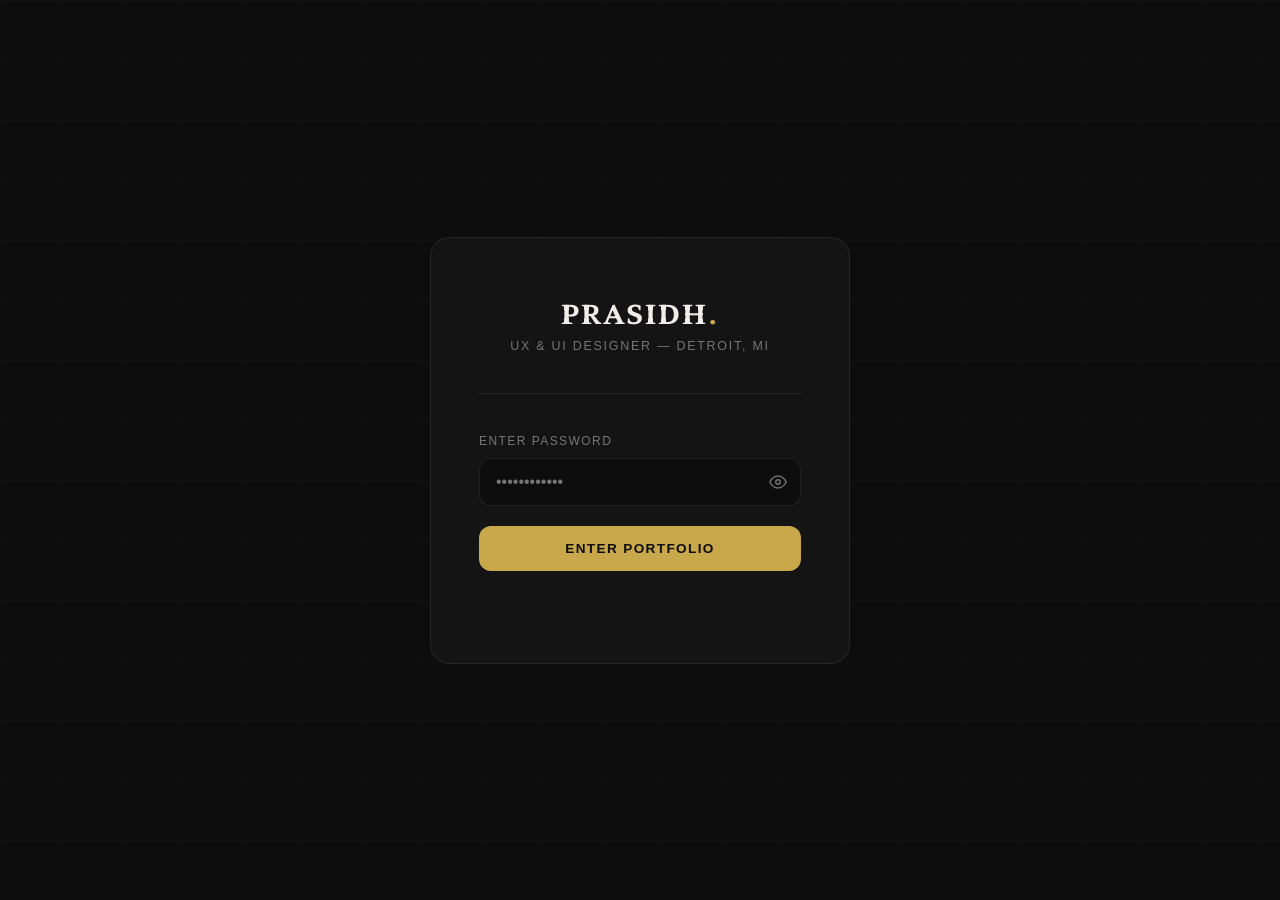
==== commit cdeeef61: "Add password protection, README, and gitignore" ====
--- a/dealer-sales.html
+++ b/dealer-sales.html
@@ -1,6 +1,7 @@
 <!DOCTYPE html>
 <html lang="en">
 <head>
+  <script>if(sessionStorage.getItem('ps_auth')!=='1'){var _p=encodeURIComponent(window.location.pathname.split('/').pop()||'index.html');window.location.replace('password.html?next='+_p);}</script>
   <meta charset="UTF-8" />
   <meta name="viewport" content="width=device-width, initial-scale=1.0" />
   <title>Empowering Dealers with Seamless Sales Management — Prasidh Shetty</title>
